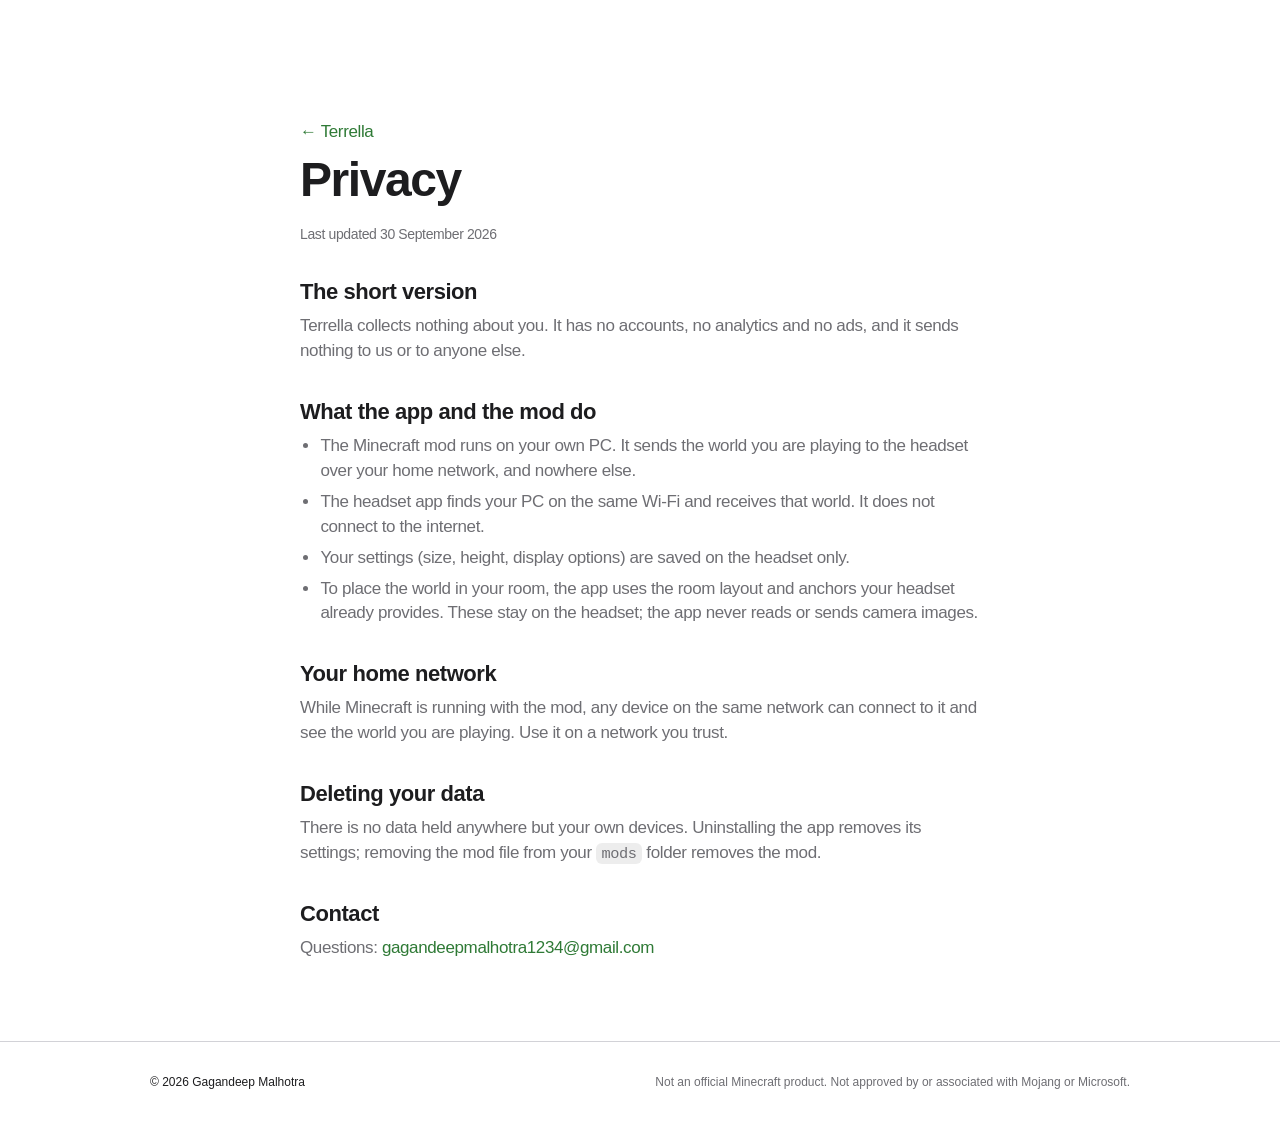
==== privacy.html @ c63b77e3 "Terrella website" ====
<!doctype html>
<html lang="en">
<head>
  <meta charset="utf-8">
  <meta name="viewport" content="width=device-width, initial-scale=1">
  <title>Privacy · Terrella</title>
  <meta name="color-scheme" content="light dark">
  <link rel="icon" href="assets/favicon.png" type="image/png">
  <link rel="stylesheet" href="styles.css?v=23">
  <style>
    .doc { padding-block: 120px 80px; max-width: 680px; }
    .doc h1 { font-size: clamp(36px, 6vw, 48px); letter-spacing: -0.03em; margin-bottom: 8px; }
    .doc h2 { font-size: 22px; margin: 36px 0 10px; letter-spacing: -0.02em; }
    .doc p, .doc li { color: var(--text-2); }
    .doc ul { list-style: disc; padding-left: 1.2em; display: grid; gap: 6px; }
    .doc .updated { font-size: 14px; }
  </style>
</head>
<body>
  <main class="wrap doc">
    <p><a href="./">&larr; Terrella</a></p>
    <h1>Privacy</h1>
    <p class="updated">Last updated 30 September 2026</p>

    <h2>The short version</h2>
    <p>Terrella collects nothing about you. It has no accounts, no analytics and no ads, and it sends nothing to us or to anyone else.</p>

    <h2>What the app and the mod do</h2>
    <ul>
      <li>The Minecraft mod runs on your own PC. It sends the world you are playing to the headset over your home network, and nowhere else.</li>
      <li>The headset app finds your PC on the same Wi&#8209;Fi and receives that world. It does not connect to the internet.</li>
      <li>Your settings (size, height, display options) are saved on the headset only.</li>
      <li>To place the world in your room, the app uses the room layout and anchors your headset already provides. These stay on the headset; the app never reads or sends camera images.</li>
    </ul>

    <h2>Your home network</h2>
    <p>While Minecraft is running with the mod, any device on the same network can connect to it and see the world you are playing. Use it on a network you trust.</p>

    <h2>Deleting your data</h2>
    <p>There is no data held anywhere but your own devices. Uninstalling the app removes its settings; removing the mod file from your <code>mods</code> folder removes the mod.</p>

    <h2>Contact</h2>
    <p>Questions: <a href="mailto:gagandeepmalhotra1234@gmail.com">gagandeepmalhotra1234@gmail.com</a></p>
  </main>
  <footer class="footer">
    <div class="wrap footer-row">
      <p class="credit">&copy; 2026 Gagandeep Malhotra</p>
      <p>Not an official Minecraft product. Not approved by or associated with Mojang or Microsoft.</p>
    </div>
  </footer>
</body>
</html>
---- styles.css ----
/* VoxelMR - one page. Apple's system type and spacing, Airbnb's soft corners. */

:root {
  --bg: #ffffff;
  --bg-alt: #f5f5f7;
  --text: #1d1d1f;
  --text-2: #6e6e73;
  --line: #d2d2d7;
  --accent: #2f7a36;          /* the grass on the block */
  --accent-hover: #256a2c;
  --on-accent: #ffffff;
  --shadow: 0 30px 60px -30px rgba(0, 0, 0, 0.35);
  --radius: 18px;
  --glass-tint: rgba(255, 255, 255, 0.66);
  --glass-blur: 16px;
  --glass-rim-hi: rgba(255, 255, 255, 0.95);
  --glass-rim-lo: rgba(255, 255, 255, 0.5);
  --glass-rim-back: rgba(255, 255, 255, 0.55);
  --glass-inner: rgba(0, 0, 0, 0.06);
  --glass-shadow: 0 10px 30px -8px rgba(0, 0, 0, 0.18), 0 2px 6px rgba(0, 0, 0, 0.06);
  --font: -apple-system, BlinkMacSystemFont, "SF Pro Text", "SF Pro Display", "Segoe UI Variable Text",
          "Segoe UI", Roboto, "Helvetica Neue", Arial, sans-serif;
  --mono: ui-monospace, "SF Mono", "Cascadia Mono", Consolas, monospace;
}

@media (prefers-color-scheme: dark) {
  :root:not([data-theme="light"]) {
    --bg: #0e0f12;             /* the splash screen's ground */
    --bg-alt: #17181c;
    --text: #f5f5f7;
    --text-2: #a1a1a6;
    --line: #2e2f35;
    --accent: #6cc05f;
    --accent-hover: #81cf74;
    --on-accent: #0b1a0b;
    --shadow: 0 30px 60px -30px rgba(0, 0, 0, 0.9);
    --glass-tint: rgba(58, 60, 68, 0.52);
    --glass-blur: 16px;
    --glass-rim-hi: rgba(255, 255, 255, 0.32);
    --glass-rim-lo: rgba(255, 255, 255, 0.1);
    --glass-rim-back: rgba(255, 255, 255, 0.12);
    --glass-inner: rgba(0, 0, 0, 0.35);
    --glass-shadow: 0 10px 30px -8px rgba(0, 0, 0, 0.6);
  }
}

:root[data-theme="dark"] {
  --bg: #0e0f12;
  --bg-alt: #17181c;
  --text: #f5f5f7;
  --text-2: #a1a1a6;
  --line: #2e2f35;
  --accent: #6cc05f;
  --accent-hover: #81cf74;
  --on-accent: #0b1a0b;
  --shadow: 0 30px 60px -30px rgba(0, 0, 0, 0.9);
  --glass-tint: rgba(58, 60, 68, 0.52);
  --glass-blur: 16px;
  --glass-rim-hi: rgba(255, 255, 255, 0.32);
  --glass-rim-lo: rgba(255, 255, 255, 0.1);
  --glass-rim-back: rgba(255, 255, 255, 0.12);
  --glass-inner: rgba(0, 0, 0, 0.35);
  --glass-shadow: 0 10px 30px -8px rgba(0, 0, 0, 0.6);
}

*, *::before, *::after { box-sizing: border-box; }
[hidden] { display: none !important; }

html { scroll-behavior: smooth; scroll-padding-top: 84px; }
@media (prefers-reduced-motion: reduce) { html { scroll-behavior: auto; } }

body {
  margin: 0;
  background: var(--bg);
  color: var(--text);
  font: 17px/1.47 var(--font);
  letter-spacing: -0.022em;
  -webkit-font-smoothing: antialiased;
}

img { display: block; max-width: 100%; height: auto; }
a { color: var(--accent); text-decoration: none; }
a:hover { text-decoration: underline; }
:focus-visible { outline: 3px solid var(--accent); outline-offset: 3px; border-radius: 6px; }
code { font: 0.9em var(--mono); background: color-mix(in srgb, var(--text) 8%, transparent); padding: 0.1em 0.35em; border-radius: 6px; }
ul, ol { list-style: none; margin: 0; padding: 0; }
h1, h2, h3 { margin: 0; text-wrap: balance; }
p { margin: 0; }

.wrap { width: min(980px, 100% - 32px); margin-inline: auto; }
.section { padding-block: clamp(64px, 10vw, 112px); }
.band { background: var(--bg-alt); padding-block: clamp(64px, 10vw, 112px); }
.band.plain { background: var(--bg); }

.visually-hidden {
  position: absolute; width: 1px; height: 1px; overflow: hidden;
  clip: rect(0 0 0 0); white-space: nowrap;
}

/* Liquid Glass - the controls layer only.
   Apple's rule: glass is for what floats above content (navigation, controls), never for the
   content itself, and never glass on glass. A light blur that keeps what is behind readable, a
   bright rim where light catches the edge, a sheen across the top, and a tint that follows what
   is underneath. Chromium browsers also bend the picture at the edges (main.js builds the
   refraction map); everywhere else the same glass simply does not refract. */
.glass {
  position: relative; isolation: isolate;
  background: var(--glass-tint);
  -webkit-backdrop-filter: blur(var(--glass-blur)) saturate(180%) brightness(1.06);
  backdrop-filter: blur(var(--glass-blur)) saturate(180%) brightness(1.06);
  box-shadow:
    var(--glass-shadow),
    inset 0 1px 1px 0 var(--glass-rim-hi),          /* light from above catches the top edge */
    inset 0 -1px 1px 0 var(--glass-rim-back),       /* and returns faintly off the bottom */
    inset 0 0 0 1px var(--glass-rim-lo),            /* the thin body of the edge all round */
    inset 0 -10px 20px -14px var(--glass-inner);    /* a little depth low inside the glass */
}
/* Where the browser can refract (Chromium): the bend at the edge, then the same frost. */
.lg-refract .glass[data-lg] {
  -webkit-backdrop-filter: var(--lg-filter) blur(var(--glass-blur)) saturate(180%) brightness(1.06);
  backdrop-filter: var(--lg-filter) blur(var(--glass-blur)) saturate(180%) brightness(1.06);
}

/* The bar: a capsule floating over the page, not a strip glued to its top. */
.nav {
  position: fixed; top: 12px; left: 0; right: 0; z-index: 20;
  display: flex; justify-content: center; pointer-events: none;
}
.nav-bar {
  pointer-events: auto;
  width: min(980px, 100% - 24px); height: 52px; padding: 0 8px 0 18px;
  border-radius: 999px;
  display: flex; align-items: center; justify-content: space-between; gap: 16px;
  color: var(--text);
  transition: height 0.35s cubic-bezier(0.22, 1, 0.36, 1), width 0.35s cubic-bezier(0.22, 1, 0.36, 1),
              color 0.3s ease, background-color 0.3s ease;
}
.nav.is-compact .nav-bar { height: 46px; width: min(760px, 100% - 24px); }
.brand {
  display: inline-flex; align-items: center; gap: 8px;
  color: inherit; font-weight: 600; font-size: 17px;
}
.brand:hover { text-decoration: none; }
.brand img { image-rendering: pixelated; }
.nav-links { display: flex; gap: 22px; }
.nav-links a { color: inherit; font-size: 14px; opacity: 0.88; transition: opacity 0.2s ease; }
.nav-links a:hover { opacity: 1; text-decoration: none; }
.nav-cta {
  display: inline-flex; align-items: center; height: 34px; padding: 0 16px; border-radius: 999px;
  background: var(--accent); color: var(--on-accent); font-size: 14px; font-weight: 500;
}
.nav-cta:hover { background: var(--accent-hover); text-decoration: none; }
/* Over the world the glass darkens a touch and the words go white, as iOS does over photos. */
.nav.over-hero .nav-bar {
  color: #ffffff;
  text-shadow: 0 1px 8px rgba(0, 0, 0, 0.3);
  --glass-tint: rgba(255, 255, 255, 0.28);
  --glass-blur: 12px;
  --glass-rim-hi: rgba(255, 255, 255, 0.85);
  --glass-rim-lo: rgba(255, 255, 255, 0.32);
  --glass-rim-back: rgba(255, 255, 255, 0.4);
  --glass-inner: rgba(0, 0, 0, 0.12);
  --glass-shadow: 0 10px 30px -8px rgba(0, 0, 0, 0.35);
}
.nav.over-hero .nav-cta { background: #ffffff; color: #1d1d1f; }
@media (max-width: 720px) { .nav-links { display: none; } }

/* Buttons: Apple's pill. */
.button {
  display: inline-flex; align-items: center; justify-content: center;
  min-height: 44px; padding: 0 22px;
  border-radius: 980px;
  background: var(--accent); color: var(--on-accent);
  font-weight: 500; font-size: 17px;
  transition: background-color 0.2s ease, transform 0.2s ease;
}
.button:hover { background: var(--accent-hover); text-decoration: none; }
.button:active { transform: scale(0.97); }
.button-small { min-height: 30px; padding: 0 14px; font-size: 14px; }
.button-glass { color: inherit; font-weight: 500; }
.stage .button.button-glass {
  background: var(--glass-tint);
  color: #ffffff;
  --glass-tint: rgba(255, 255, 255, 0.28);
  --glass-blur: 12px;
  --glass-rim-hi: rgba(255, 255, 255, 0.85);
  --glass-rim-lo: rgba(255, 255, 255, 0.32);
  --glass-rim-back: rgba(255, 255, 255, 0.4);
  --glass-inner: rgba(0, 0, 0, 0.12);
  --glass-shadow: 0 10px 30px -8px rgba(0, 0, 0, 0.35);
}
.stage .button.button-glass:hover { background: rgba(255, 255, 255, 0.36); color: #ffffff; }
.button-quiet { background: transparent; color: var(--accent); box-shadow: inset 0 0 0 1px var(--accent); }
.button-quiet:hover { background: color-mix(in srgb, var(--accent) 10%, transparent); }

/* The stage: a bird's-eye view of a real world, edge to edge. One still image, moved only by
   transforms - it drifts sideways and breathes in and out - so the compositor does all of it
   and the page costs nothing to scroll. */
.stage {
  --stage-h: clamp(560px, 82svh, 860px);
  position: relative; overflow: hidden; isolation: isolate;
  height: var(--stage-h);
  display: grid; place-items: center;
  background: transparent; color: #ffffff; text-align: center;
  -webkit-mask-image: linear-gradient(to bottom, #000 0%, #000 72%, transparent 100%);
  mask-image: linear-gradient(to bottom, #000 0%, #000 72%, transparent 100%);
}
.stage-scene {
  position: absolute; inset: 0; z-index: -1;
  animation: breathe 24s ease-in-out infinite alternate;
  will-change: transform;
}
.stage-world {
  --scene-w: max(100vw, calc(var(--stage-h) * 3));
  position: absolute; top: 0; left: 0;
  width: var(--scene-w); height: 100%; max-width: none;
  object-fit: cover;
  animation: drift 70s ease-in-out infinite alternate;
  will-change: transform;
}
@keyframes drift {
  from { transform: translate3d(0, 0, 0); }
  to   { transform: translate3d(calc(100vw - var(--scene-w)), 0, 0); }
}
@keyframes breathe {
  from { transform: scale(1.02); }
  to   { transform: scale(1.12); }
}
/* Clouds: Minecraft's own blocky slabs, passing between the camera and the world. Drawn by
   main.js into one seamless tile and slid sideways by the compositor - the page never repaints
   for them. */
.stage-clouds {
  position: absolute; top: 0; bottom: 0; left: 0;
  width: calc(100% + var(--cloud-tile, 2400px));
  background-repeat: repeat;
  background-size: var(--cloud-tile, 2400px) auto;
  image-rendering: pixelated;
  filter: drop-shadow(0 0 0.5px rgba(255, 255, 255, 0.4));
  opacity: 0; transition: opacity 1.2s ease;
  animation: clouds 150s linear infinite;
  will-change: transform;
}
.stage-clouds.is-ready { opacity: 0.78; }
@keyframes clouds {
  from { transform: translate3d(calc(-1 * var(--cloud-tile, 2400px)), 0, 0); }
  to   { transform: translate3d(0, 0, 0); }
}
@media (prefers-reduced-motion: reduce) { .stage-clouds { animation: none; } }
.stage.is-away .stage-clouds { animation-play-state: paused; }

.stage::after {                  /* shade enough for white words; the world still reads */
  content: ""; position: absolute; inset: 0; z-index: -1; pointer-events: none;
  background:
    radial-gradient(ellipse 70% 60% at 50% 48%, rgba(0,0,0,0.42), rgba(0,0,0,0) 72%),
    linear-gradient(to bottom, rgba(0,0,0,0.28), rgba(0,0,0,0.08) 40%, rgba(0,0,0,0.3));
}
.stage-copy { width: min(980px, 100% - 32px); }
.stage-title {
  font-size: clamp(56px, 11vw, 136px);
  line-height: 0.95; letter-spacing: -0.045em; font-weight: 600;
}
.stage-line {
  margin: clamp(12px, 1.6vw, 18px) auto 0; max-width: 34ch; text-wrap: balance;
  font-size: clamp(19px, 2.2vw, 25px); line-height: 1.25; letter-spacing: -0.02em;
  color: rgba(255, 255, 255, 0.86);
}
.stage-actions {
  margin-top: clamp(22px, 2.8vw, 30px);
  display: flex; gap: 24px; justify-content: center; align-items: center; flex-wrap: wrap;
}
.stage .button { background: #ffffff; color: #1d1d1f; }
.stage .button:hover { background: #f5f5f7; }
.more { color: #ffffff; font-size: 17px; }
.more::after { content: "›"; display: inline-block; margin-left: 6px; transition: transform 0.2s ease; }
.more:hover { text-decoration: none; }
.more:hover::after { transform: translateX(3px); }

/* The words settle in once as the page opens - plain CSS, so nothing flashes while a script
   loads. Nothing moves at all for anyone who asked for less motion. */
@media (prefers-reduced-motion: no-preference) {
  .stage-copy > * { animation: settle 1s cubic-bezier(0.22, 1, 0.36, 1) backwards; }
  .stage-line    { animation-delay: 0.1s; }
  .stage-actions { animation-delay: 0.2s; }
}
@keyframes settle { from { opacity: 0; transform: translateY(14px); } }
@media (prefers-reduced-motion: reduce) {
  .stage-scene, .stage-world { animation: none; }
  .stage-world { transform: translate3d(calc((100vw - var(--scene-w)) / 2), 0, 0); }
}
/* Off screen, the hero stops moving altogether (main.js). */
.stage.is-away .stage-scene, .stage.is-away .stage-world { animation-play-state: paused; }

/* Section titles */
h2 {
  font-size: clamp(32px, 5vw, 48px);
  line-height: 1.08; letter-spacing: -0.03em; font-weight: 700;
  margin-bottom: clamp(32px, 5vw, 48px);
}
h3 { font-size: 21px; line-height: 1.2; letter-spacing: -0.02em; font-weight: 600; margin-bottom: 6px; }
.grid p, .step-body p, .faq p { color: var(--text-2); }

.grid { display: grid; gap: clamp(28px, 4vw, 48px); }
.grid.three { grid-template-columns: repeat(3, 1fr); }
.grid.two { grid-template-columns: repeat(2, 1fr); }
@media (max-width: 720px) {
  .grid.three, .grid.two { grid-template-columns: 1fr; }
}

/* Steps: a real sequence, so numbered. */
.steps { display: grid; gap: 40px; }
.step { display: grid; grid-template-columns: 44px 1fr; gap: 20px; align-items: start; }
.step-n {
  display: grid; place-items: center;
  width: 44px; height: 44px; border-radius: 50%;
  background: var(--bg); color: var(--text);
  box-shadow: inset 0 0 0 1px var(--line);
  font-weight: 600; font-variant-numeric: tabular-nums;
}
.step-body { padding-top: 8px; max-width: 60ch; }
.step-body .button, .picker { margin-top: 18px; }

.picker { display: flex; flex-wrap: wrap; gap: 12px; align-items: center; }
.picker .button { margin-top: 0; }
.select { position: relative; display: inline-flex; }
.select select {
  appearance: none; -webkit-appearance: none;
  min-height: 44px; padding: 0 44px 0 18px;
  border-radius: 12px; border: 1px solid var(--line);
  background: var(--bg); color: var(--text);
  font: 500 17px var(--font); letter-spacing: -0.022em;
  font-variant-numeric: tabular-nums; cursor: pointer;
}
.select::after {
  content: ""; position: absolute; right: 18px; top: 50%;
  width: 8px; height: 8px; margin-top: -6px;
  border-right: 2px solid var(--text-2); border-bottom: 2px solid var(--text-2);
  transform: rotate(45deg); pointer-events: none;
}

/* Questions: a disclosure that opens smoothly. */
.faq { border-top: 1px solid var(--line); max-width: 760px; }
.faq details { border-bottom: 1px solid var(--line); }
.faq summary {
  display: flex; justify-content: space-between; align-items: center; gap: 16px;
  padding: 22px 0; cursor: pointer; list-style: none;
  font-size: 19px; font-weight: 600; letter-spacing: -0.02em;
}
.faq summary::-webkit-details-marker { display: none; }
.faq summary::after {
  content: "+"; font-weight: 400; font-size: 26px; line-height: 1; color: var(--text-2);
  transition: transform 0.25s ease;
}
.faq details[open] summary::after { transform: rotate(45deg); }
.faq details p { padding: 0 0 22px; max-width: 60ch; }
.faq details::details-content {
  block-size: 0; overflow: hidden;
  transition: block-size 0.3s ease, content-visibility 0.3s allow-discrete;
}
.faq details[open]::details-content { block-size: auto; }
:root { interpolate-size: allow-keywords; }
@media (prefers-reduced-motion: reduce) {
  .faq details::details-content { transition: none; }
}

.footer { padding-block: 32px 48px; border-top: 1px solid var(--line); }
.footer-row { display: flex; flex-wrap: wrap; justify-content: space-between; gap: 8px 24px; }
.footer p { font-size: 12px; color: var(--text-2); letter-spacing: 0; }
.footer .credit { color: var(--text); }
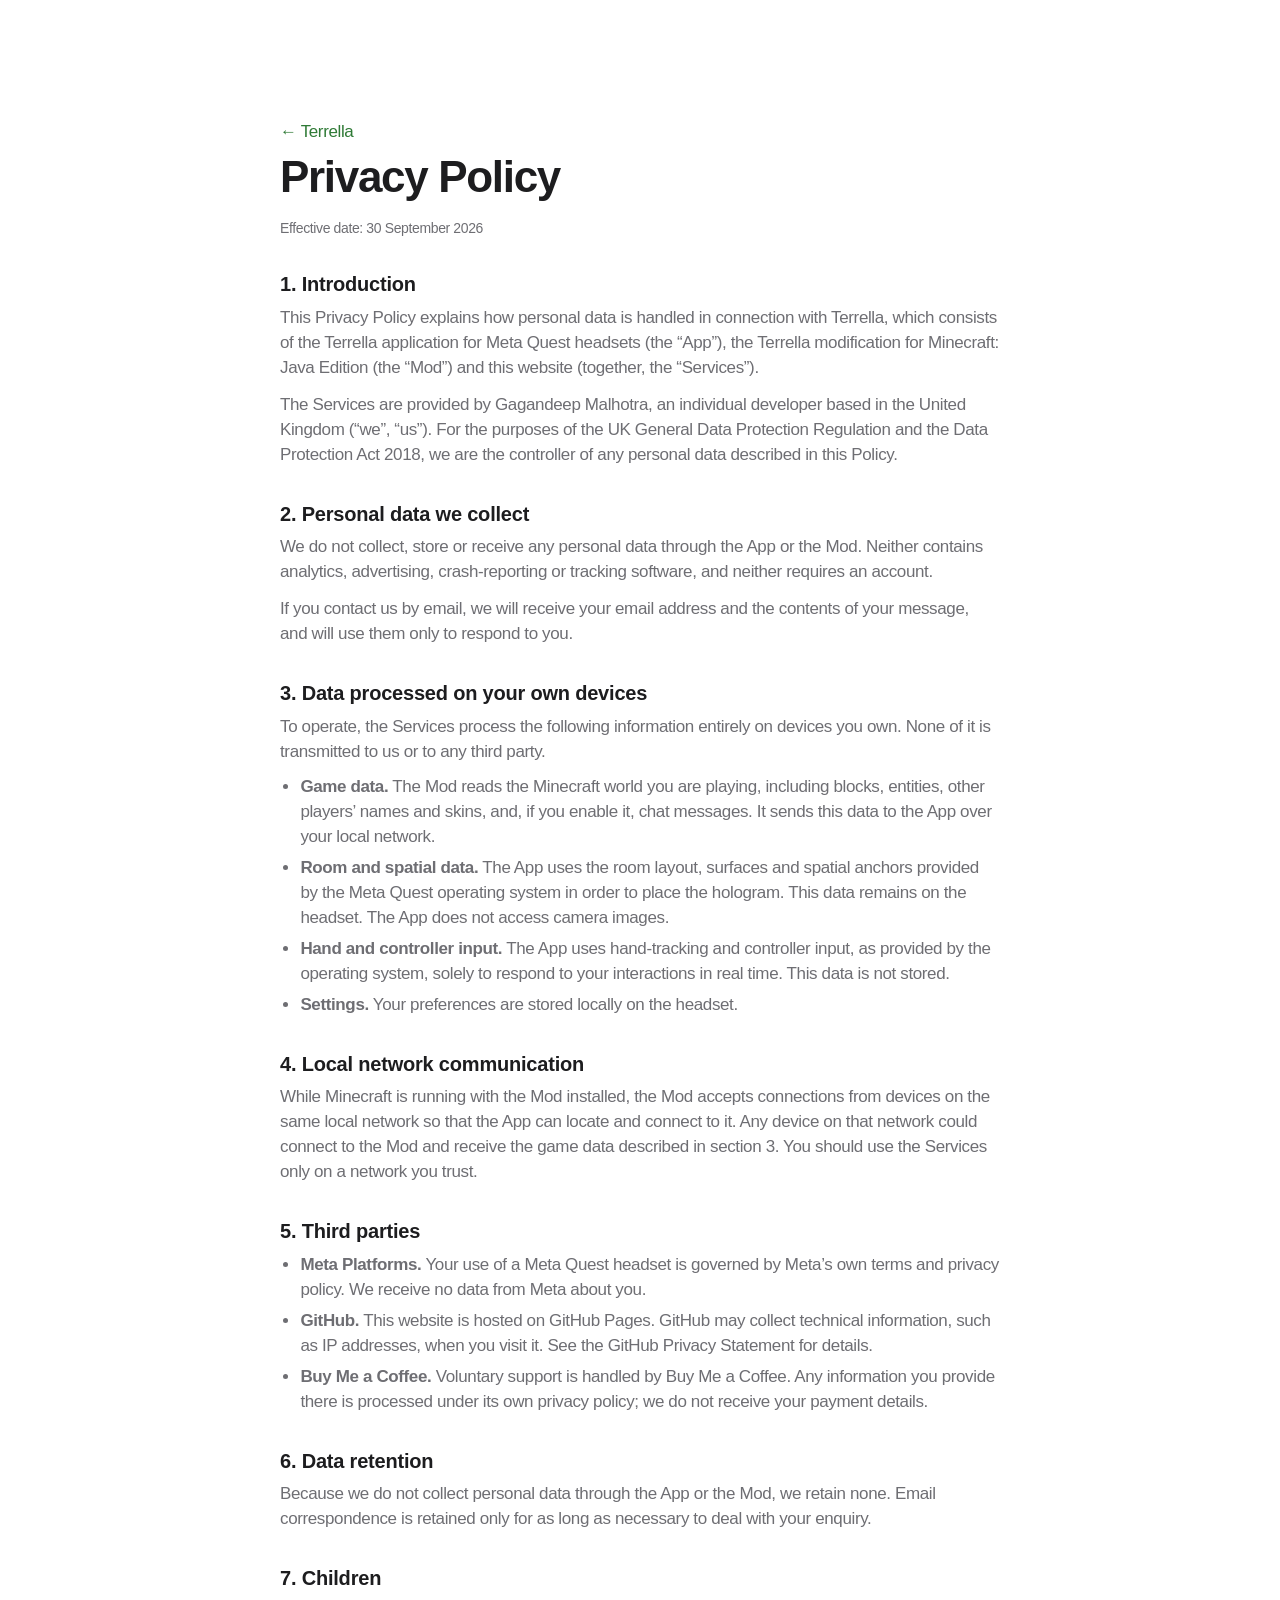
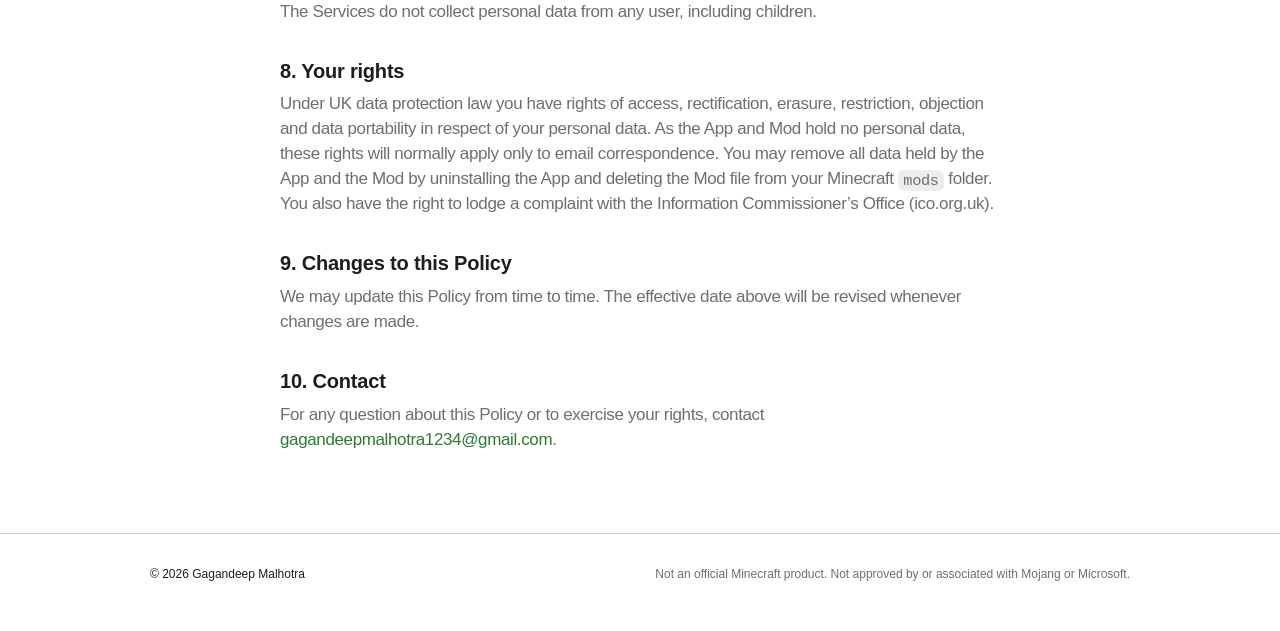
==== commit 2ba0f916: "Update site" ====
--- a/privacy.html
+++ b/privacy.html
@@ -3,44 +3,67 @@
 <head>
   <meta charset="utf-8">
   <meta name="viewport" content="width=device-width, initial-scale=1">
-  <title>Privacy · Terrella</title>
+  <title>Privacy Policy · Terrella</title>
   <meta name="color-scheme" content="light dark">
   <link rel="icon" href="assets/favicon.png" type="image/png">
-  <link rel="stylesheet" href="styles.css?v=23">
+  <link rel="stylesheet" href="styles.css?v=31">
   <style>
-    .doc { padding-block: 120px 80px; max-width: 680px; }
-    .doc h1 { font-size: clamp(36px, 6vw, 48px); letter-spacing: -0.03em; margin-bottom: 8px; }
-    .doc h2 { font-size: 22px; margin: 36px 0 10px; letter-spacing: -0.02em; }
-    .doc p, .doc li { color: var(--text-2); }
-    .doc ul { list-style: disc; padding-left: 1.2em; display: grid; gap: 6px; }
+    .doc { padding-block: clamp(48px, 10vw, 120px) 80px; max-width: 720px; }
+    .doc h1 { font-size: clamp(32px, 5vw, 44px); letter-spacing: -0.03em; margin-bottom: 8px; }
+    .doc h2 { font-size: 20px; margin: 36px 0 10px; letter-spacing: -0.01em; }
+    .doc p, .doc li { color: var(--text-2); overflow-wrap: anywhere; }
+    .doc p + p { margin-top: 12px; }
+    .doc ul { list-style: disc; padding-left: 1.2em; display: grid; gap: 6px; margin-top: 10px; }
     .doc .updated { font-size: 14px; }
   </style>
 </head>
 <body>
   <main class="wrap doc">
     <p><a href="./">&larr; Terrella</a></p>
-    <h1>Privacy</h1>
-    <p class="updated">Last updated 30 September 2026</p>
+    <h1>Privacy Policy</h1>
+    <p class="updated">Effective date: 30 September 2026</p>
 
-    <h2>The short version</h2>
-    <p>Terrella collects nothing about you. It has no accounts, no analytics and no ads, and it sends nothing to us or to anyone else.</p>
+    <h2>1. Introduction</h2>
+    <p>This Privacy Policy explains how personal data is handled in connection with Terrella, which consists of the Terrella application for Meta Quest headsets (the &ldquo;App&rdquo;), the Terrella modification for Minecraft: Java Edition (the &ldquo;Mod&rdquo;) and this website (together, the &ldquo;Services&rdquo;).</p>
+    <p>The Services are provided by Gagandeep Malhotra, an individual developer based in the United Kingdom (&ldquo;we&rdquo;, &ldquo;us&rdquo;). For the purposes of the UK General Data Protection Regulation and the Data Protection Act 2018, we are the controller of any personal data described in this Policy.</p>
 
-    <h2>What the app and the mod do</h2>
+    <h2>2. Personal data we collect</h2>
+    <p>We do not collect, store or receive any personal data through the App or the Mod. Neither contains analytics, advertising, crash-reporting or tracking software, and neither requires an account.</p>
+    <p>If you contact us by email, we will receive your email address and the contents of your message, and will use them only to respond to you.</p>
+
+    <h2>3. Data processed on your own devices</h2>
+    <p>To operate, the Services process the following information entirely on devices you own. None of it is transmitted to us or to any third party.</p>
     <ul>
-      <li>The Minecraft mod runs on your own PC. It sends the world you are playing to the headset over your home network, and nowhere else.</li>
-      <li>The headset app finds your PC on the same Wi&#8209;Fi and receives that world. It does not connect to the internet.</li>
-      <li>Your settings (size, height, display options) are saved on the headset only.</li>
-      <li>To place the world in your room, the app uses the room layout and anchors your headset already provides. These stay on the headset; the app never reads or sends camera images.</li>
+      <li><b>Game data.</b> The Mod reads the Minecraft world you are playing, including blocks, entities, other players&rsquo; names and skins, and, if you enable it, chat messages. It sends this data to the App over your local network.</li>
+      <li><b>Room and spatial data.</b> The App uses the room layout, surfaces and spatial anchors provided by the Meta Quest operating system in order to place the hologram. This data remains on the headset. The App does not access camera images.</li>
+      <li><b>Hand and controller input.</b> The App uses hand-tracking and controller input, as provided by the operating system, solely to respond to your interactions in real time. This data is not stored.</li>
+      <li><b>Settings.</b> Your preferences are stored locally on the headset.</li>
     </ul>
 
-    <h2>Your home network</h2>
-    <p>While Minecraft is running with the mod, any device on the same network can connect to it and see the world you are playing. Use it on a network you trust.</p>
+    <h2>4. Local network communication</h2>
+    <p>While Minecraft is running with the Mod installed, the Mod accepts connections from devices on the same local network so that the App can locate and connect to it. Any device on that network could connect to the Mod and receive the game data described in section 3. You should use the Services only on a network you trust.</p>
 
-    <h2>Deleting your data</h2>
-    <p>There is no data held anywhere but your own devices. Uninstalling the app removes its settings; removing the mod file from your <code>mods</code> folder removes the mod.</p>
+    <h2>5. Third parties</h2>
+    <ul>
+      <li><b>Meta Platforms.</b> Your use of a Meta Quest headset is governed by Meta&rsquo;s own terms and privacy policy. We receive no data from Meta about you.</li>
+      <li><b>GitHub.</b> This website is hosted on GitHub Pages. GitHub may collect technical information, such as IP addresses, when you visit it. See the GitHub Privacy Statement for details.</li>
+      <li><b>Buy Me a Coffee.</b> Voluntary support is handled by Buy Me a Coffee. Any information you provide there is processed under its own privacy policy; we do not receive your payment details.</li>
+    </ul>
 
-    <h2>Contact</h2>
-    <p>Questions: <a href="mailto:gagandeepmalhotra1234@gmail.com">gagandeepmalhotra1234@gmail.com</a></p>
+    <h2>6. Data retention</h2>
+    <p>Because we do not collect personal data through the App or the Mod, we retain none. Email correspondence is retained only for as long as necessary to deal with your enquiry.</p>
+
+    <h2>7. Children</h2>
+    <p>The Services do not collect personal data from any user, including children.</p>
+
+    <h2>8. Your rights</h2>
+    <p>Under UK data protection law you have rights of access, rectification, erasure, restriction, objection and data portability in respect of your personal data. As the App and Mod hold no personal data, these rights will normally apply only to email correspondence. You may remove all data held by the App and the Mod by uninstalling the App and deleting the Mod file from your Minecraft <code>mods</code> folder. You also have the right to lodge a complaint with the Information Commissioner&rsquo;s Office (ico.org.uk).</p>
+
+    <h2>9. Changes to this Policy</h2>
+    <p>We may update this Policy from time to time. The effective date above will be revised whenever changes are made.</p>
+
+    <h2>10. Contact</h2>
+    <p>For any question about this Policy or to exercise your rights, contact <a href="mailto:gagandeepmalhotra1234@gmail.com">gagandeepmalhotra1234@gmail.com</a>.</p>
   </main>
   <footer class="footer">
     <div class="wrap footer-row">
--- a/styles.css
+++ b/styles.css
@@ -11,7 +11,7 @@
   --on-accent: #ffffff;
   --shadow: 0 30px 60px -30px rgba(0, 0, 0, 0.35);
   --radius: 18px;
-  --glass-tint: rgba(255, 255, 255, 0.66);
+  --glass-tint: rgba(255, 255, 255, 0.52);
   --glass-blur: 16px;
   --glass-rim-hi: rgba(255, 255, 255, 0.95);
   --glass-rim-lo: rgba(255, 255, 255, 0.5);
@@ -91,6 +91,13 @@
 .section { padding-block: clamp(64px, 10vw, 112px); }
 .band { background: var(--bg-alt); padding-block: clamp(64px, 10vw, 112px); }
 .band.plain { background: var(--bg); }
+/* The page rises over the hero like a sheet: rounded top, a soft edge of shadow. */
+.stage + .band {
+  position: relative; z-index: 1;
+  margin-top: -32px;
+  border-radius: 32px 32px 0 0;
+  box-shadow: 0 -12px 40px -18px rgba(0, 0, 0, 0.45);
+}
 
 .visually-hidden {
   position: absolute; width: 1px; height: 1px; overflow: hidden;
@@ -153,13 +160,13 @@
 /* Over the world the glass darkens a touch and the words go white, as iOS does over photos. */
 .nav.over-hero .nav-bar {
   color: #ffffff;
-  text-shadow: 0 1px 8px rgba(0, 0, 0, 0.3);
-  --glass-tint: rgba(255, 255, 255, 0.28);
-  --glass-blur: 12px;
-  --glass-rim-hi: rgba(255, 255, 255, 0.85);
-  --glass-rim-lo: rgba(255, 255, 255, 0.32);
-  --glass-rim-back: rgba(255, 255, 255, 0.4);
-  --glass-inner: rgba(0, 0, 0, 0.12);
+  text-shadow: 0 1px 8px rgba(0, 0, 0, 0.35);
+  --glass-tint: rgba(16, 20, 16, 0.26);
+  --glass-blur: 14px;
+  --glass-rim-hi: rgba(255, 255, 255, 0.6);
+  --glass-rim-lo: rgba(255, 255, 255, 0.18);
+  --glass-rim-back: rgba(255, 255, 255, 0.28);
+  --glass-inner: rgba(0, 0, 0, 0.15);
   --glass-shadow: 0 10px 30px -8px rgba(0, 0, 0, 0.35);
 }
 .nav.over-hero .nav-cta { background: #ffffff; color: #1d1d1f; }
@@ -181,15 +188,15 @@
 .stage .button.button-glass {
   background: var(--glass-tint);
   color: #ffffff;
-  --glass-tint: rgba(255, 255, 255, 0.28);
-  --glass-blur: 12px;
-  --glass-rim-hi: rgba(255, 255, 255, 0.85);
-  --glass-rim-lo: rgba(255, 255, 255, 0.32);
-  --glass-rim-back: rgba(255, 255, 255, 0.4);
-  --glass-inner: rgba(0, 0, 0, 0.12);
+  --glass-tint: rgba(16, 20, 16, 0.26);
+  --glass-blur: 14px;
+  --glass-rim-hi: rgba(255, 255, 255, 0.6);
+  --glass-rim-lo: rgba(255, 255, 255, 0.18);
+  --glass-rim-back: rgba(255, 255, 255, 0.28);
+  --glass-inner: rgba(0, 0, 0, 0.15);
   --glass-shadow: 0 10px 30px -8px rgba(0, 0, 0, 0.35);
 }
-.stage .button.button-glass:hover { background: rgba(255, 255, 255, 0.36); color: #ffffff; }
+.stage .button.button-glass:hover { background: rgba(16, 20, 16, 0.4); color: #ffffff; }
 .button-quiet { background: transparent; color: var(--accent); box-shadow: inset 0 0 0 1px var(--accent); }
 .button-quiet:hover { background: color-mix(in srgb, var(--accent) 10%, transparent); }
 
@@ -202,8 +209,6 @@
   height: var(--stage-h);
   display: grid; place-items: center;
   background: transparent; color: #ffffff; text-align: center;
-  -webkit-mask-image: linear-gradient(to bottom, #000 0%, #000 72%, transparent 100%);
-  mask-image: linear-gradient(to bottom, #000 0%, #000 72%, transparent 100%);
 }
 .stage-scene {
   position: absolute; inset: 0; z-index: -1;
@@ -256,19 +261,26 @@
 }
 .stage-copy { width: min(980px, 100% - 32px); }
 .stage-title {
-  font-size: clamp(56px, 11vw, 136px);
-  line-height: 0.95; letter-spacing: -0.045em; font-weight: 600;
+  font-size: clamp(60px, 11.5vw, 144px);
+  line-height: 0.92; letter-spacing: -0.05em; font-weight: 700;
+  text-shadow: 0 2px 30px rgba(0, 0, 0, 0.35);
 }
 .stage-line {
-  margin: clamp(12px, 1.6vw, 18px) auto 0; max-width: 34ch; text-wrap: balance;
-  font-size: clamp(19px, 2.2vw, 25px); line-height: 1.25; letter-spacing: -0.02em;
-  color: rgba(255, 255, 255, 0.86);
+  margin: clamp(14px, 1.8vw, 20px) auto 0; max-width: 30ch; text-wrap: balance;
+  font-size: clamp(20px, 2.4vw, 28px); line-height: 1.22; letter-spacing: -0.02em; font-weight: 500;
+  color: rgba(255, 255, 255, 0.94);
+  text-shadow: 0 1px 16px rgba(0, 0, 0, 0.45);
+}
+.stage-meta {
+  margin-top: 16px; font-size: 14px; letter-spacing: 0;
+  color: rgba(255, 255, 255, 0.78);
+  text-shadow: 0 1px 10px rgba(0, 0, 0, 0.5);
 }
 .stage-actions {
   margin-top: clamp(22px, 2.8vw, 30px);
   display: flex; gap: 24px; justify-content: center; align-items: center; flex-wrap: wrap;
 }
-.stage .button { background: #ffffff; color: #1d1d1f; }
+.stage .button { background: #ffffff; color: #1d1d1f; min-height: 50px; padding: 0 28px; font-size: 18px; }
 .stage .button:hover { background: #f5f5f7; }
 .more { color: #ffffff; font-size: 17px; }
 .more::after { content: "›"; display: inline-block; margin-left: 6px; transition: transform 0.2s ease; }
@@ -281,6 +293,7 @@
   .stage-copy > * { animation: settle 1s cubic-bezier(0.22, 1, 0.36, 1) backwards; }
   .stage-line    { animation-delay: 0.1s; }
   .stage-actions { animation-delay: 0.2s; }
+  .stage-meta    { animation-delay: 0.3s; }
 }
 @keyframes settle { from { opacity: 0; transform: translateY(14px); } }
 @media (prefers-reduced-motion: reduce) {
@@ -366,3 +379,80 @@
 .footer-row { display: flex; flex-wrap: wrap; justify-content: space-between; gap: 8px 24px; }
 .footer p { font-size: 12px; color: var(--text-2); letter-spacing: 0; }
 .footer .credit { color: var(--text); }
+
+/* Scrolling the hero away: its words lift and fade, the world drifts a little slower than the
+   page. Tied to the scroll position itself - nothing waits to pop in. */
+@supports (animation-timeline: view()) {
+  @media (prefers-reduced-motion: no-preference) {
+    .stage-copy {
+      animation: copy-away linear both;
+      animation-timeline: view();
+      animation-range: exit 0% exit 90%;
+    }
+    .stage-scene-wrap {
+      animation: world-away linear both;
+      animation-timeline: view();
+      animation-range: exit 0% exit 100%;
+    }
+  }
+}
+@keyframes copy-away { to { opacity: 0; transform: translateY(-80px) scale(0.97); } }
+@keyframes world-away { to { transform: translateY(22%); } }
+.stage-scene-wrap { position: absolute; inset: 0; z-index: -1; will-change: transform; }
+
+/* Buy me a coffee: a glass circle that stays in the corner. */
+.coffee {
+  position: fixed; right: 20px; bottom: 20px; z-index: 30;
+  width: 56px; height: 56px; border-radius: 50%;
+  display: grid; place-items: center;
+  color: var(--text);
+  transition: transform 0.25s cubic-bezier(0.22, 1, 0.36, 1);
+}
+.coffee:hover { transform: scale(1.06); text-decoration: none; }
+.coffee:active { transform: scale(0.96); }
+.coffee svg { width: 26px; height: 26px; }
+.coffee-label {
+  position: absolute; right: calc(100% + 10px); top: 50%;
+  transform: translate(6px, -50%); opacity: 0; pointer-events: none; white-space: nowrap;
+  padding: 7px 12px; border-radius: 999px; font-size: 14px; font-weight: 500;
+  background: var(--text); color: var(--bg);
+  transition: opacity 0.2s ease, transform 0.25s cubic-bezier(0.22, 1, 0.36, 1);
+}
+.coffee:hover .coffee-label, .coffee:focus-visible .coffee-label { opacity: 1; transform: translate(0, -50%); }
+@media (max-width: 600px) { .coffee { right: 14px; bottom: 14px; width: 50px; height: 50px; } }
+
+/* Requirement icons, drawn in the text colour. */
+.need-icon { width: 34px; height: 34px; color: var(--accent); margin-bottom: 14px; display: block; }
+
+/* The demo film, when there is one. */
+.demo-frame {
+  border-radius: var(--radius); overflow: hidden; background: #000;
+  aspect-ratio: 16 / 9; box-shadow: var(--shadow);
+}
+.demo-frame video { width: 100%; height: 100%; display: block; object-fit: cover; }
+
+/* Phones: every control full-width and thumb-sized, nothing covered by the coffee circle. */
+@media (max-width: 600px) {
+  body { font-size: 16px; }
+  .band { padding-block: 56px; }
+  h2 { margin-bottom: 28px; }
+  .stage { --stage-h: clamp(520px, 78svh, 680px); }
+  .stage .button { width: min(320px, 100%); }
+  .stage-meta { font-size: 13px; padding-inline: 12px; }
+  .stage + .band { margin-top: -24px; border-radius: 24px 24px 0 0; }
+  .step { grid-template-columns: 36px 1fr; gap: 14px; }
+  .step-n { width: 36px; height: 36px; font-size: 15px; }
+  .step-body { padding-top: 5px; }
+  .picker { flex-direction: column; align-items: stretch; }
+  .picker .select, .picker .select select, .picker .button { width: 100%; }
+  .faq summary { font-size: 17px; padding: 18px 0; }
+  .footer { padding-bottom: 96px; }
+  .footer-row { flex-direction: column; }
+  .nav-bar { height: 48px; padding: 0 6px 0 14px; }
+  .nav-cta { height: 36px; }
+  .brand { min-height: 44px; }
+}
+@media (max-width: 360px) {
+  .stage-title { font-size: 52px; }
+  .brand { font-size: 16px; }
+}
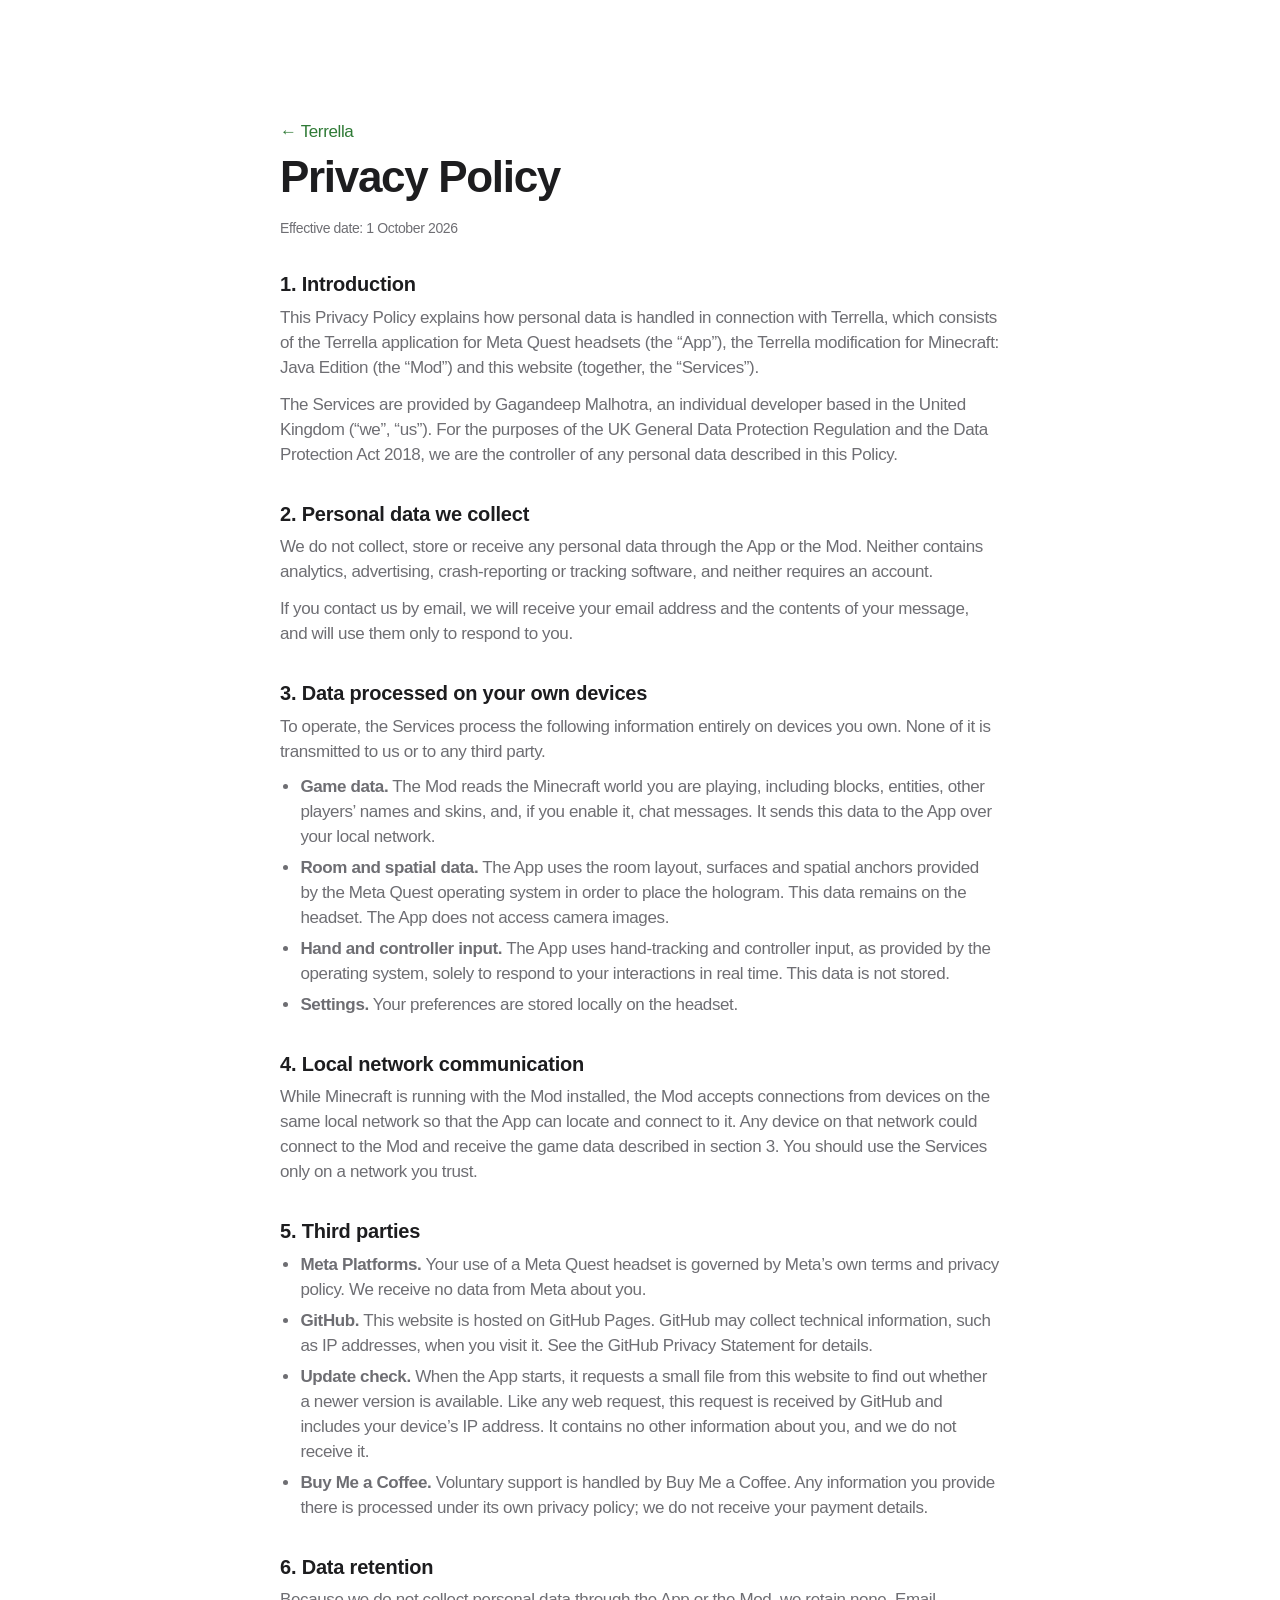
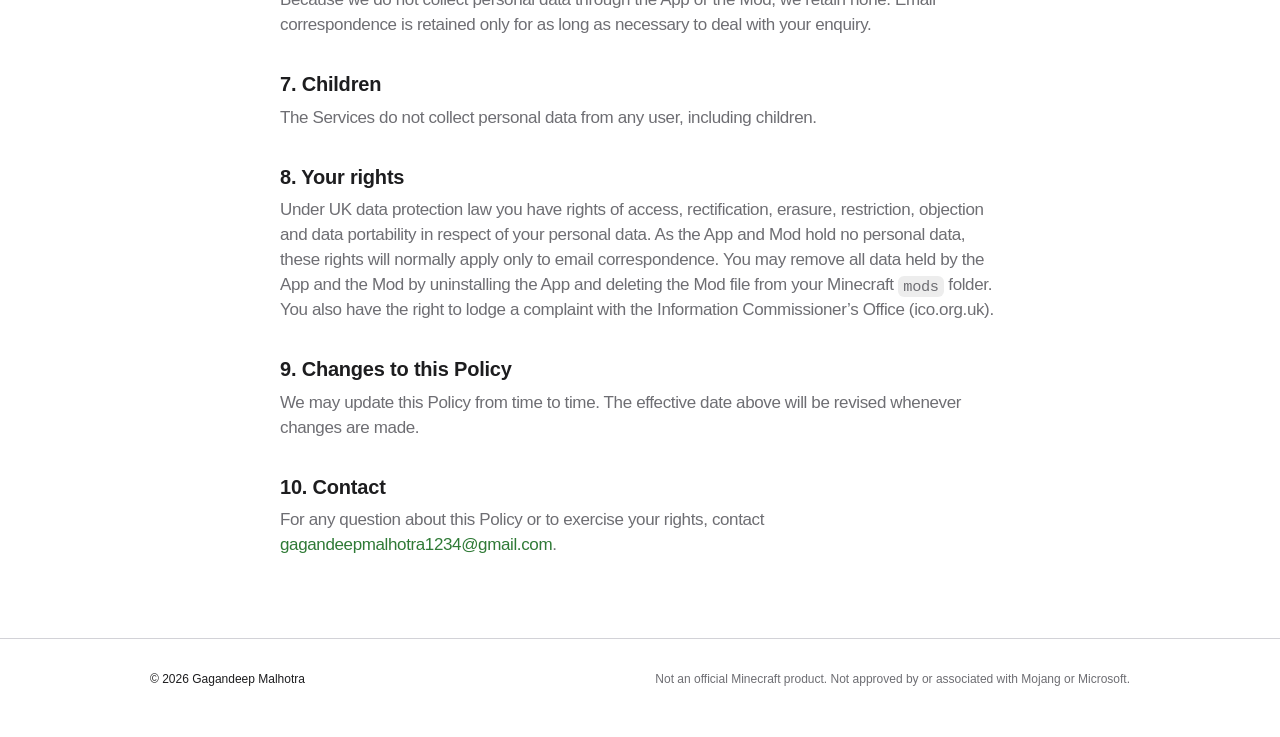
==== commit cdf8f068: "Terrella mod jars, version.json for the app's update check, privacy: update check" ====
--- a/privacy.html
+++ b/privacy.html
@@ -5,7 +5,7 @@
   <meta name="viewport" content="width=device-width, initial-scale=1">
   <title>Privacy Policy · Terrella</title>
   <meta name="color-scheme" content="light dark">
-  <link rel="icon" href="assets/favicon.png" type="image/png">
+  <link rel="icon" href="assets/favicon.png?v=3" type="image/png">
   <link rel="stylesheet" href="styles.css?v=31">
   <style>
     .doc { padding-block: clamp(48px, 10vw, 120px) 80px; max-width: 720px; }
@@ -21,7 +21,7 @@
   <main class="wrap doc">
     <p><a href="./">&larr; Terrella</a></p>
     <h1>Privacy Policy</h1>
-    <p class="updated">Effective date: 30 September 2026</p>
+    <p class="updated">Effective date: 1 October 2026</p>
 
     <h2>1. Introduction</h2>
     <p>This Privacy Policy explains how personal data is handled in connection with Terrella, which consists of the Terrella application for Meta Quest headsets (the &ldquo;App&rdquo;), the Terrella modification for Minecraft: Java Edition (the &ldquo;Mod&rdquo;) and this website (together, the &ldquo;Services&rdquo;).</p>
@@ -47,6 +47,7 @@
     <ul>
       <li><b>Meta Platforms.</b> Your use of a Meta Quest headset is governed by Meta&rsquo;s own terms and privacy policy. We receive no data from Meta about you.</li>
       <li><b>GitHub.</b> This website is hosted on GitHub Pages. GitHub may collect technical information, such as IP addresses, when you visit it. See the GitHub Privacy Statement for details.</li>
+      <li><b>Update check.</b> When the App starts, it requests a small file from this website to find out whether a newer version is available. Like any web request, this request is received by GitHub and includes your device&rsquo;s IP address. It contains no other information about you, and we do not receive it.</li>
       <li><b>Buy Me a Coffee.</b> Voluntary support is handled by Buy Me a Coffee. Any information you provide there is processed under its own privacy policy; we do not receive your payment details.</li>
     </ul>
 
--- a/styles.css
+++ b/styles.css
@@ -137,19 +137,21 @@
   pointer-events: auto;
   width: min(980px, 100% - 24px); height: 52px; padding: 0 8px 0 18px;
   border-radius: 999px;
-  display: flex; align-items: center; justify-content: space-between; gap: 16px;
+  display: grid; grid-template-columns: auto 1fr auto; align-items: center; gap: 0;
   color: var(--text);
   transition: height 0.35s cubic-bezier(0.22, 1, 0.36, 1), width 0.35s cubic-bezier(0.22, 1, 0.36, 1),
               color 0.3s ease, background-color 0.3s ease;
 }
+.nav.no-anim .nav-bar { transition: none; }
 .nav.is-compact .nav-bar { height: 46px; width: min(760px, 100% - 24px); }
 .brand {
   display: inline-flex; align-items: center; gap: 8px;
   color: inherit; font-weight: 600; font-size: 17px;
 }
 .brand:hover { text-decoration: none; }
-.brand img { image-rendering: pixelated; }
-.nav-links { display: flex; gap: 22px; }
+.brand img { height: 28px; width: auto; }
+.nav-links { display: flex; gap: 22px; justify-self: center; }
+.brand { margin-right: 16px; }
 .nav-links a { color: inherit; font-size: 14px; opacity: 0.88; transition: opacity 0.2s ease; }
 .nav-links a:hover { opacity: 1; text-decoration: none; }
 .nav-cta {
@@ -170,7 +172,7 @@
   --glass-shadow: 0 10px 30px -8px rgba(0, 0, 0, 0.35);
 }
 .nav.over-hero .nav-cta { background: #ffffff; color: #1d1d1f; }
-@media (max-width: 720px) { .nav-links { display: none; } }
+
 
 /* Buttons: Apple's pill. */
 .button {
@@ -204,11 +206,11 @@
    transforms - it drifts sideways and breathes in and out - so the compositor does all of it
    and the page costs nothing to scroll. */
 .stage {
-  --stage-h: clamp(560px, 82svh, 860px);
+  --stage-h: clamp(520px, 74svh, 780px);
   position: relative; overflow: hidden; isolation: isolate;
   height: var(--stage-h);
-  display: grid; place-items: center;
-  background: transparent; color: #ffffff; text-align: center;
+  display: grid; align-items: center;
+  background: transparent; color: #ffffff; text-align: left;
 }
 .stage-scene {
   position: absolute; inset: 0; z-index: -1;
@@ -240,12 +242,11 @@
   background-repeat: repeat;
   background-size: var(--cloud-tile, 2400px) auto;
   image-rendering: pixelated;
-  filter: drop-shadow(0 0 0.5px rgba(255, 255, 255, 0.4));
   opacity: 0; transition: opacity 1.2s ease;
   animation: clouds 150s linear infinite;
   will-change: transform;
 }
-.stage-clouds.is-ready { opacity: 0.78; }
+.stage-clouds.is-ready { opacity: 0.72; }
 @keyframes clouds {
   from { transform: translate3d(calc(-1 * var(--cloud-tile, 2400px)), 0, 0); }
   to   { transform: translate3d(0, 0, 0); }
@@ -253,23 +254,32 @@
 @media (prefers-reduced-motion: reduce) { .stage-clouds { animation: none; } }
 .stage.is-away .stage-clouds { animation-play-state: paused; }
 
-.stage::after {                  /* shade enough for white words; the world still reads */
+.stage::after {                  /* vignette: darker edges, a soft pool of shade behind the words */
   content: ""; position: absolute; inset: 0; z-index: -1; pointer-events: none;
   background:
-    radial-gradient(ellipse 70% 60% at 50% 48%, rgba(0,0,0,0.42), rgba(0,0,0,0) 72%),
-    linear-gradient(to bottom, rgba(0,0,0,0.28), rgba(0,0,0,0.08) 40%, rgba(0,0,0,0.3));
-}
-.stage-copy { width: min(980px, 100% - 32px); }
+    radial-gradient(ellipse 70% 70% at 22% 50%, rgba(0,0,0,0.30), rgba(0,0,0,0) 70%),
+    radial-gradient(ellipse 120% 90% at 50% 45%, rgba(0,0,0,0) 55%, rgba(0,0,0,0.42) 100%),
+    linear-gradient(to bottom, rgba(0,0,0,0.30), rgba(0,0,0,0) 18%);
+}
+.stage::before {                 /* fine grain, the way a photograph has it */
+  content: ""; position: absolute; inset: 0; z-index: 0; pointer-events: none; opacity: 0.07;
+  mix-blend-mode: overlay;
+  background-image: url("data:image/svg+xml,%3Csvg xmlns='http://www.w3.org/2000/svg' width='160' height='160'%3E%3Cfilter id='n'%3E%3CfeTurbulence type='fractalNoise' baseFrequency='0.9' numOctaves='2' stitchTiles='stitch'/%3E%3C/filter%3E%3Crect width='100%25' height='100%25' filter='url(%23n)'/%3E%3C/svg%3E");
+}
+.stage-copy { position: relative; z-index: 1; }
+.stage-copy { width: min(980px, 100% - 32px); margin-inline: auto; }
 .stage-title {
-  font-size: clamp(60px, 11.5vw, 144px);
-  line-height: 0.92; letter-spacing: -0.05em; font-weight: 700;
-  text-shadow: 0 2px 30px rgba(0, 0, 0, 0.35);
+  font-family: "Geist", var(--font);
+  font-size: clamp(52px, 9.5vw, 148px);
+  line-height: 0.92; letter-spacing: -0.03em; font-weight: 700; text-transform: uppercase;
+  text-shadow: 0 2px 24px rgba(0, 0, 0, 0.45), 0 1px 2px rgba(0, 0, 0, 0.25);
 }
 .stage-line {
-  margin: clamp(14px, 1.8vw, 20px) auto 0; max-width: 30ch; text-wrap: balance;
-  font-size: clamp(20px, 2.4vw, 28px); line-height: 1.22; letter-spacing: -0.02em; font-weight: 500;
-  color: rgba(255, 255, 255, 0.94);
-  text-shadow: 0 1px 16px rgba(0, 0, 0, 0.45);
+  font-family: "Geist", var(--font);
+  margin: clamp(14px, 1.6vw, 20px) 0 0; max-width: 30ch; text-wrap: balance;
+  font-size: clamp(19px, 2vw, 26px); line-height: 1.3; letter-spacing: -0.015em; font-weight: 500;
+  color: rgba(255, 255, 255, 0.92);
+  text-shadow: 0 1px 14px rgba(0, 0, 0, 0.55), 0 1px 2px rgba(0, 0, 0, 0.3);
 }
 .stage-meta {
   margin-top: 16px; font-size: 14px; letter-spacing: 0;
@@ -278,9 +288,13 @@
 }
 .stage-actions {
   margin-top: clamp(22px, 2.8vw, 30px);
-  display: flex; gap: 24px; justify-content: center; align-items: center; flex-wrap: wrap;
-}
-.stage .button { background: #ffffff; color: #1d1d1f; min-height: 50px; padding: 0 28px; font-size: 18px; }
+  display: flex; gap: 24px; justify-content: flex-start; align-items: center; flex-wrap: wrap;
+}
+.stage .button {
+  background: #ffffff; color: #1d1d1f; min-height: 50px; padding: 0 28px; font-size: 18px;
+  /* held off bright clouds: a hairline edge and a soft lift */
+  box-shadow: 0 0 0 1px rgba(0, 0, 0, 0.14), 0 10px 28px -8px rgba(0, 0, 0, 0.55), 0 2px 6px rgba(0, 0, 0, 0.18);
+}
 .stage .button:hover { background: #f5f5f7; }
 .more { color: #ffffff; font-size: 17px; }
 .more::after { content: "›"; display: inline-block; margin-left: 6px; transition: transform 0.2s ease; }
@@ -380,37 +394,20 @@
 .footer p { font-size: 12px; color: var(--text-2); letter-spacing: 0; }
 .footer .credit { color: var(--text); }
 
-/* Scrolling the hero away: its words lift and fade, the world drifts a little slower than the
-   page. Tied to the scroll position itself - nothing waits to pop in. */
-@supports (animation-timeline: view()) {
-  @media (prefers-reduced-motion: no-preference) {
-    .stage-copy {
-      animation: copy-away linear both;
-      animation-timeline: view();
-      animation-range: exit 0% exit 90%;
-    }
-    .stage-scene-wrap {
-      animation: world-away linear both;
-      animation-timeline: view();
-      animation-range: exit 0% exit 100%;
-    }
-  }
-}
-@keyframes copy-away { to { opacity: 0; transform: translateY(-80px) scale(0.97); } }
-@keyframes world-away { to { transform: translateY(22%); } }
-.stage-scene-wrap { position: absolute; inset: 0; z-index: -1; will-change: transform; }
+.stage-scene-wrap { position: absolute; inset: 0; z-index: -1; }
 
 /* Buy me a coffee: a glass circle that stays in the corner. */
 .coffee {
   position: fixed; right: 20px; bottom: 20px; z-index: 30;
   width: 56px; height: 56px; border-radius: 50%;
   display: grid; place-items: center;
-  color: var(--text);
+  background: #ffdd00;                     /* Buy Me a Coffee's own yellow */
+  box-shadow: 0 8px 24px -8px rgba(0, 0, 0, 0.35), 0 1px 3px rgba(0, 0, 0, 0.12);
   transition: transform 0.25s cubic-bezier(0.22, 1, 0.36, 1);
 }
 .coffee:hover { transform: scale(1.06); text-decoration: none; }
 .coffee:active { transform: scale(0.96); }
-.coffee svg { width: 26px; height: 26px; }
+.coffee img { width: 21px; height: 30px; }
 .coffee-label {
   position: absolute; right: calc(100% + 10px); top: 50%;
   transform: translate(6px, -50%); opacity: 0; pointer-events: none; white-space: nowrap;
@@ -436,9 +433,9 @@
   body { font-size: 16px; }
   .band { padding-block: 56px; }
   h2 { margin-bottom: 28px; }
-  .stage { --stage-h: clamp(520px, 78svh, 680px); }
+  .stage { --stage-h: clamp(480px, 70svh, 620px); }
   .stage .button { width: min(320px, 100%); }
-  .stage-meta { font-size: 13px; padding-inline: 12px; }
+  .stage-meta { font-size: 13px; }
   .stage + .band { margin-top: -24px; border-radius: 24px 24px 0 0; }
   .step { grid-template-columns: 36px 1fr; gap: 14px; }
   .step-n { width: 36px; height: 36px; font-size: 15px; }
@@ -456,3 +453,173 @@
   .stage-title { font-size: 52px; }
   .brand { font-size: 16px; }
 }
+
+/* The hero behind a pane of glass: the world is baked frosted (assets), and the pane adds the
+   glass itself - a cool sheen from the top-left, a bright rim along its top edge, a faint
+   frost - over everything but the words. Static, so it costs nothing as the world drifts. */
+.stage-glass {
+  position: absolute; inset: 0; z-index: 0; pointer-events: none;
+  background:
+    linear-gradient(125deg, rgba(255, 255, 255, 0.22) 0%, rgba(255, 255, 255, 0.06) 28%,
+                    rgba(255, 255, 255, 0) 55%, rgba(255, 255, 255, 0.05) 100%),
+    rgba(255, 255, 255, 0.04);
+  box-shadow: inset 0 1px 0 rgba(255, 255, 255, 0.5), inset 0 0 120px rgba(255, 255, 255, 0.06);
+}
+.stage-clouds { filter: blur(6px); }
+@media (max-width: 600px) {
+  .stage-copy { width: calc(100% - 32px); }
+  .stage .button { width: auto; }
+}
+
+/* Features: a bento of cards. The lead card is the world itself; one dark card for contrast. */
+.bento { display: grid; grid-template-columns: repeat(3, 1fr); gap: 16px; }
+.card {
+  position: relative; overflow: hidden;
+  background: var(--bg); border-radius: 24px;
+  padding: clamp(24px, 3vw, 32px);
+  display: flex; flex-direction: column; justify-content: flex-end; gap: 6px;
+  min-height: 240px;
+  box-shadow: 0 1px 2px rgba(0, 0, 0, 0.04), 0 8px 24px -16px rgba(0, 0, 0, 0.18);
+}
+.card h3 { margin: 0; font-size: 22px; }
+.card p { color: var(--text-2); max-width: 36ch; }
+.card-wide { grid-column: span 2; }
+.card-full { grid-column: 1 / -1; min-height: 200px; }
+.card-icon {
+  width: 52px; height: 52px; border-radius: 15px; margin-bottom: auto;
+  display: grid; place-items: center; color: var(--on-accent);
+  background: var(--accent);
+  box-shadow: inset 0 1px 0 rgba(255, 255, 255, 0.25), 0 6px 16px -6px color-mix(in srgb, var(--accent) 70%, transparent);
+}
+.card-icon svg { width: 28px; height: 28px; }
+.card-photo { padding: 0; min-height: 360px; color: #ffffff; }
+.card-photo img { position: absolute; inset: 0; width: 100%; height: 100%; object-fit: cover; }
+.card-photo::after {
+  content: ""; position: absolute; inset: 0;
+  background: linear-gradient(to top, rgba(0, 0, 0, 0.72) 0%, rgba(0, 0, 0, 0.25) 45%, rgba(0, 0, 0, 0) 70%);
+}
+.card-copy {
+  position: relative; z-index: 1; height: 100%;
+  padding: clamp(24px, 3vw, 32px);
+  display: flex; flex-direction: column; justify-content: flex-end; gap: 6px;
+}
+.card-photo .card-icon { margin-bottom: auto; }
+.card-photo p { color: rgba(255, 255, 255, 0.86); }
+.card-dark {
+  background:
+    radial-gradient(circle at 85% 20%, rgba(108, 192, 95, 0.32), rgba(108, 192, 95, 0) 55%),
+    #0e1116;
+  color: #f5f5f7;
+}
+.card-dark p { color: rgba(245, 245, 247, 0.72); }
+@media (max-width: 900px) {
+  .bento { grid-template-columns: repeat(2, 1fr); }
+  .card-wide { grid-column: span 2; }
+.card-full { grid-column: 1 / -1; min-height: 200px; }
+}
+@media (max-width: 600px) {
+  .bento { grid-template-columns: 1fr; gap: 12px; }
+  .card-wide, .card-full { grid-column: auto; }
+  .card { min-height: 0; }
+  .card .card-icon { margin-bottom: 18px; }
+  .card-photo { min-height: 320px; }
+  .card-photo .card-icon { margin-bottom: auto; }
+}
+
+/* The words must hold over white clouds: shade that follows them, whatever drifts behind. */
+.stage-copy::before {
+  content: ""; position: absolute; z-index: -1; pointer-events: none;
+  left: -18vw; right: -10vw; top: -14%; bottom: -18%;
+  background: radial-gradient(ellipse 58% 62% at 32% 50%, rgba(8, 14, 10, 0.5), rgba(8, 14, 10, 0) 72%);
+}
+
+/* The logo, large, beside the name and line - exactly their height together (main.js measures). */
+.stage-head { display: flex; align-items: center; gap: clamp(18px, 2.6vw, 36px); }
+.stage-logo {
+  flex: none; width: auto; height: var(--head-h, clamp(120px, 15vw, 230px));
+  filter: drop-shadow(0 12px 28px rgba(0, 0, 0, 0.45));
+}
+.stage-text { min-width: 0; }
+/* Phones: the logo sits on the title's line only, as tall as the title; the line and the button
+   run full width beneath. */
+.title-logo { display: none; }
+@media (max-width: 600px) {
+  .stage-head { display: block; }
+  .stage-logo { display: none; }
+  .title-logo {
+    display: inline-block; height: 0.86em; width: auto; vertical-align: -0.08em; margin-right: 0.18em;
+    filter: drop-shadow(0 6px 14px rgba(0, 0, 0, 0.4));
+  }
+  .stage-title { font-size: clamp(38px, 12.5vw, 64px); white-space: nowrap; }
+  .stage-line { max-width: none; overflow-wrap: break-word; }
+  .stage-copy { width: calc(100% - 32px); }
+}
+@media (prefers-reduced-motion: no-preference) {
+  .stage-head { animation: settle 1s cubic-bezier(0.22, 1, 0.36, 1) backwards; }
+}
+
+/* The name and logo are never on screen twice: while the hero's own are in view the bar's stay
+   hidden (their space kept, so nothing shifts), and they settle in once the hero's scroll away. */
+.nav .brand { transition: opacity 0.3s ease, transform 0.35s cubic-bezier(0.22, 1, 0.36, 1); }
+/* Wide screens only: with the links in the bar, the logo waits for the hero's to scroll away.
+   In menu mode the bar always carries the logo. */
+@media (min-width: 581px) {
+  .nav.brand-in-hero .brand {
+    opacity: 0; transform: translateY(-6px); visibility: hidden; pointer-events: none;
+    max-width: 0; margin-right: 0; overflow: hidden;
+    transition: opacity 0.25s ease, transform 0.3s ease, visibility 0s linear 0.3s;
+  }
+  /* Until the logo arrives the links take its place on the left; then they glide to the centre. */
+  .nav.brand-in-hero .nav-links { justify-self: start; }
+}
+.nav.no-anim .brand { transition: none; }
+
+/* Phones: the links fold into a menu - two lines that turn into a cross, and a glass sheet that
+   drops from the bar. */
+.nav { flex-direction: column; align-items: center; }
+.nav-end { display: flex; align-items: center; gap: 8px; grid-column: 3; justify-self: end; }
+.nav-links { grid-column: 2; }
+.brand { grid-column: 1; }
+.nav-menu {
+  display: none; place-items: center; width: 36px; height: 36px; border-radius: 50%;
+  border: 0; background: transparent; color: inherit; cursor: pointer; padding: 0;
+}
+.nav-menu span {
+  grid-area: 1 / 1; display: block; width: 18px; height: 2px; border-radius: 2px; background: currentColor;
+  transition: transform 0.3s cubic-bezier(0.22, 1, 0.36, 1);
+}
+.nav-menu span:first-child { transform: translateY(-4px); }
+.nav-menu span:last-child { transform: translateY(4px); }
+.nav.menu-open .nav-menu span:first-child { transform: rotate(45deg); }
+.nav.menu-open .nav-menu span:last-child { transform: rotate(-45deg); }
+.nav-sheet {
+  pointer-events: none; opacity: 0; visibility: hidden; transform: translateY(-8px) scale(0.98);
+  transform-origin: top center;
+  width: min(980px, 100% - 24px); margin-top: 8px; padding: 8px; border-radius: 24px;
+  display: none; flex-direction: column; color: var(--text);
+  transition: opacity 0.25s ease, transform 0.35s cubic-bezier(0.22, 1, 0.36, 1), visibility 0s linear 0.35s;
+}
+.nav-sheet a {
+  color: inherit; font-size: 19px; font-weight: 500; padding: 14px 16px; border-radius: 14px;
+}
+.nav-sheet a:hover, .nav-sheet a:focus-visible { background: color-mix(in srgb, var(--text) 7%, transparent); text-decoration: none; }
+.nav.menu-open .nav-sheet {
+  pointer-events: auto; opacity: 1; visibility: visible; transform: none;
+  transition: opacity 0.25s ease, transform 0.35s cubic-bezier(0.22, 1, 0.36, 1), visibility 0s;
+}
+@media (max-width: 580px) {
+  .nav-links { display: none; }
+  .nav-menu { display: grid; }
+  .nav-sheet { display: flex; }
+}
+
+/* Phones: Download lives in the menu. */
+.sheet-cta { display: none; }
+@media (max-width: 580px) {
+  .nav-cta { display: none; }
+  .nav-sheet .sheet-cta {
+    display: block; margin-top: 6px; text-align: center;
+    background: var(--accent); color: var(--on-accent); border-radius: 999px;
+  }
+  .nav-sheet .sheet-cta:hover { background: var(--accent-hover); }
+}
